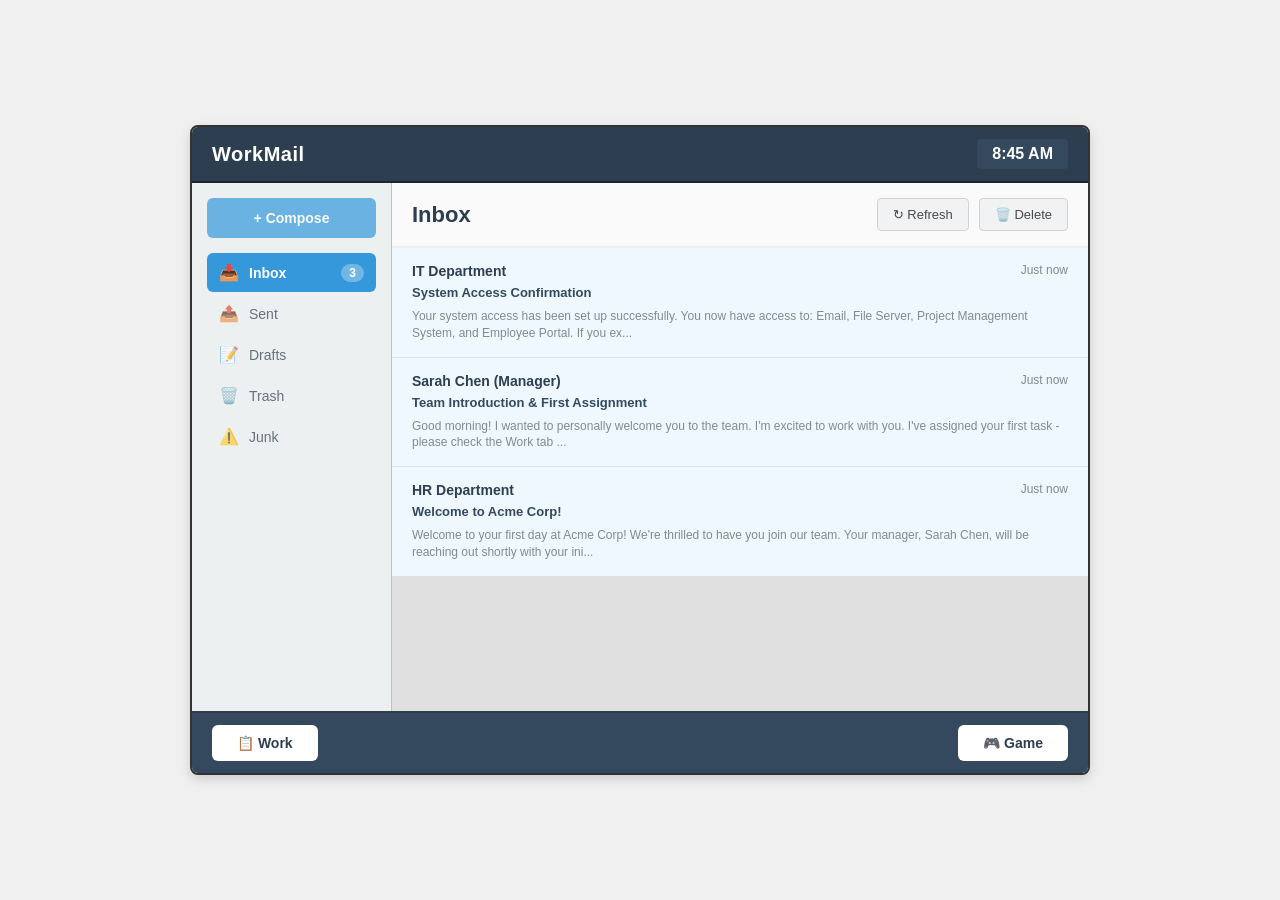
==== C4_Inbox/index.html @ 8ebc662d "Session 2 complete: Clock and Email systems working" ====
<!DOCTYPE html>
<html lang="en">
<head>
    <meta charset="UTF-8">
    <meta name="viewport" content="width=device-width, initial-scale=1.0">
    <title>Work Simulation Experiment</title>
    <link rel="stylesheet" href="style.css">
</head>
<body>
    <div id="main-container">
        <!-- Header with clock -->
        <div id="header">
            <div id="app-title">WorkMail</div>
            <div id="clock-container">9:00 AM</div>
        </div>

        <!-- Email Interface -->
        <div id="email-interface">
            <!-- Sidebar with folder navigation -->
            <div id="sidebar">
                <button class="compose-btn">+ Compose</button>
                
                <div class="folder-list">
                    <div class="folder-item active">
                        <span class="folder-icon">📥</span>
                        <span class="folder-name">Inbox</span>
                        <span class="folder-count">0</span>
                    </div>
                    <div class="folder-item">
                        <span class="folder-icon">📤</span>
                        <span class="folder-name">Sent</span>
                    </div>
                    <div class="folder-item">
                        <span class="folder-icon">📝</span>
                        <span class="folder-name">Drafts</span>
                    </div>
                    <div class="folder-item">
                        <span class="folder-icon">🗑️</span>
                        <span class="folder-name">Trash</span>
                    </div>
                    <div class="folder-item">
                        <span class="folder-icon">⚠️</span>
                        <span class="folder-name">Junk</span>
                    </div>
                </div>
            </div>

            <!-- Main email content area -->
            <div id="main-content">
                <!-- Email panel (inbox) -->
                <div id="inbox-content" class="content-panel">
                    <div class="content-header">
                        <h2>Inbox</h2>
                        <div class="email-actions">
                            <button class="action-btn">↻ Refresh</button>
                            <button class="action-btn">🗑️ Delete</button>
                        </div>
                    </div>
                    
                    <!-- Email list - will be populated by JavaScript -->
                    <div id="email-list">
                        <!-- Placeholder emails will be removed by JavaScript -->
                        <!-- But keeping them for now so you can see the layout -->
                    </div>
                </div>

                <!-- Work panel - created by panels.js -->
                <!-- Game panel - created by panels.js -->
            </div>
        </div>

        <!-- Bottom navigation buttons -->
        <div id="bottom-nav">
            <button id="work-btn" class="nav-button">📋 Work</button>
            <button id="game-btn" class="nav-button">🎮 Game</button>
        </div>
    </div>

    <!-- Overlay (for wellness, video, game, work tasks) -->
    <!-- Created by overlay.js -->

    <!-- Tutorial spotlight -->
    <!-- Created by tutorial.js -->

    <!-- Load all JavaScript files in correct order -->
    <!-- Config must be first -->
    <script src="js/config.js"></script>
    
    <!-- Core systems (order doesn't matter much here) -->
    <script src="js/clock.js"></script>
    <script src="js/emails.js"></script>
    <script src="js/overlay.js"></script>
    <script src="js/tutorial.js"></script>
    <script src="js/tasks.js"></script>
    <script src="js/panels.js"></script>
    <script src="js/tracking.js"></script>
    <script src="js/datapipe.js"></script>
    
    <!-- Main experiment controller must be last -->
    <script src="js/experiment.js"></script>
</body>
</html>
---- C4_Inbox/style.css ----
/* Reset and base styles */
* {
    margin: 0;
    padding: 0;
    box-sizing: border-box;
}

body {
    font-family: 'Segoe UI', Tahoma, Geneva, Verdana, sans-serif;
    background-color: #f0f0f0;
    display: flex;
    justify-content: center;
    align-items: center;
    min-height: 100vh;
    padding: 20px;
}

/* Main container */
#main-container {
    width: 900px;
    height: 650px;
    background-color: #ffffff;
    border: 2px solid #333;
    border-radius: 8px;
    box-shadow: 0 4px 12px rgba(0, 0, 0, 0.15);
    display: flex;
    flex-direction: column;
    overflow: hidden;
}

/* Header */
#header {
    background-color: #2c3e50;
    color: white;
    padding: 12px 20px;
    display: flex;
    justify-content: space-between;
    align-items: center;
    border-bottom: 2px solid #1a252f;
}

#app-title {
    font-size: 20px;
    font-weight: bold;
    letter-spacing: 0.5px;
}

#clock-container {
    font-size: 16px;
    font-weight: 600;
    background-color: #34495e;
    padding: 6px 15px;
    border-radius: 4px;
}

/* Email Interface Layout */
#email-interface {
    flex: 1;
    display: flex;
    overflow: hidden;
}

/* Sidebar */
#sidebar {
    width: 200px;
    background-color: #ecf0f1;
    border-right: 1px solid #bdc3c7;
    padding: 15px;
    display: flex;
    flex-direction: column;
    gap: 15px;
}

.compose-btn {
    background-color: #3498db;
    color: white;
    border: none;
    padding: 12px;
    border-radius: 6px;
    font-size: 14px;
    font-weight: 600;
    cursor: not-allowed;
    transition: background-color 0.2s;
    opacity: 0.7;
}

.folder-list {
    display: flex;
    flex-direction: column;
    gap: 2px;
}

.folder-item {
    display: flex;
    align-items: center;
    gap: 10px;
    padding: 10px 12px;
    border-radius: 6px;
    cursor: not-allowed;
    transition: background-color 0.2s;
    color: #2c3e50;
    font-size: 14px;
    opacity: 0.7;
}

.folder-item.active {
    background-color: #3498db;
    color: white;
    font-weight: 600;
    opacity: 1;
    cursor: pointer;
}

.folder-icon {
    font-size: 16px;
}

.folder-name {
    flex: 1;
}

.folder-count {
    background-color: rgba(255, 255, 255, 0.3);
    padding: 2px 8px;
    border-radius: 10px;
    font-size: 12px;
    font-weight: 600;
}

/* Main Content Area */
#main-content {
    flex: 1;
    display: flex;
    flex-direction: column;
    overflow: hidden;
}

.content-panel {
    flex: 1;
    display: flex;
    flex-direction: column;
    background-color: #ffffff;
    overflow: hidden;
}

.content-header {
    display: flex;
    justify-content: space-between;
    align-items: center;
    padding: 15px 20px;
    border-bottom: 2px solid #ecf0f1;
    background-color: #fafafa;
}

.content-header h2 {
    color: #2c3e50;
    font-size: 22px;
}

.email-actions {
    display: flex;
    gap: 10px;
}

.action-btn {
    background-color: #ecf0f1;
    border: 1px solid #bdc3c7;
    padding: 8px 15px;
    border-radius: 4px;
    font-size: 13px;
    cursor: not-allowed;
    transition: background-color 0.2s;
    opacity: 0.7;
}

/* Email List Styles */
#email-list {
    flex: 1;
    overflow-y: auto;
    display: flex;
    flex-direction: column;
    gap: 1px;
    background-color: #e0e0e0;
}

.email-item {
    background-color: #ffffff;
    padding: 15px 20px;
    cursor: pointer;
    transition: background-color 0.2s ease;
    position: relative;
    display: grid;
    grid-template-columns: 1fr auto;
    grid-template-rows: auto auto auto;
    gap: 4px;
}

.email-item:hover {
    background-color: #f8f9fa;
}

.email-item.unread {
    background-color: #f0f8ff;
}

.email-item.unread:hover {
    background-color: #e6f2ff;
}

.email-sender {
    grid-column: 1;
    grid-row: 1;
    font-weight: 600;
    color: #2c3e50;
    font-size: 14px;
}

.email-item.unread .email-sender {
    font-weight: 700;
}

.email-time {
    grid-column: 2;
    grid-row: 1;
    font-size: 12px;
    color: #7f8c8d;
    text-align: right;
    padding-left: 15px;
}

.email-subject {
    grid-column: 1 / -1;
    grid-row: 2;
    color: #34495e;
    font-size: 13px;
    margin-top: 2px;
}

.email-item.unread .email-subject {
    font-weight: 600;
}

.email-preview {
    grid-column: 1 / -1;
    grid-row: 3;
    color: #7f8c8d;
    font-size: 12px;
    line-height: 1.4;
    margin-top: 4px;
    overflow: hidden;
    text-overflow: ellipsis;
    display: -webkit-box;
    -webkit-line-clamp: 2;
    line-clamp: 2; /* Standard property for compatibility */
    -webkit-box-orient: vertical;
}

/* Bottom Navigation */
#bottom-nav {
    display: flex;
    justify-content: space-between;
    padding: 12px 20px;
    background-color: #34495e;
    border-top: 2px solid #2c3e50;
}

.nav-button {
    padding: 10px 25px;
    font-size: 14px;
    font-weight: 600;
    border: none;
    border-radius: 6px;
    cursor: pointer;
    transition: all 0.3s ease;
    background-color: #ffffff;
    color: #2c3e50;
}

.nav-button:hover {
    background-color: #3498db;
    color: white;
    transform: translateY(-2px);
    box-shadow: 0 4px 8px rgba(0, 0, 0, 0.2);
}

.nav-button:active {
    transform: translateY(0);
}

/* ============================================
   NEW STYLES FOR EXPERIMENT SYSTEMS
   ============================================ */

/* Hidden utility class */
.hidden {
    display: none !important;
}

/* ============================================
   OVERLAY SYSTEM
   ============================================ */

.overlay {
    position: fixed;
    top: 0;
    left: 0;
    width: 100%;
    height: 100%;
    z-index: 9999;
    display: flex;
    justify-content: center;
    align-items: center;
}

.overlay-background {
    position: absolute;
    top: 0;
    left: 0;
    width: 100%;
    height: 100%;
    background-color: rgba(0, 0, 0, 0.7);
}

.overlay-content {
    position: relative;
    background-color: white;
    border-radius: 8px;
    box-shadow: 0 8px 32px rgba(0, 0, 0, 0.3);
    max-width: 800px;
    max-height: 90vh;
    overflow-y: auto;
    padding: 30px;
    z-index: 10000;
}

.overlay-close {
    position: absolute;
    top: 15px;
    right: 15px;
    background: none;
    border: none;
    font-size: 32px;
    color: #95a5a6;
    cursor: pointer;
    line-height: 1;
    padding: 0;
    width: 40px;
    height: 40px;
    transition: color 0.2s;
}

.overlay-close:hover {
    color: #e74c3c;
}

#overlay-body {
    margin-top: 20px;
}

.overlay video {
    width: 100%;
    max-width: 800px;
    border-radius: 4px;
}

/* ============================================
   TUTORIAL SPOTLIGHT SYSTEM
   ============================================ */

.tutorial-spotlight {
    position: fixed;
    top: 0;
    left: 0;
    width: 100%;
    height: 100%;
    z-index: 8888;
    pointer-events: none;
}

.tutorial-overlay {
    position: absolute;
    top: 0;
    left: 0;
    width: 100%;
    height: 100%;
    background-color: rgba(0, 0, 0, 0.8);
    pointer-events: auto;
}

.tutorial-highlighted {
    position: relative;
    z-index: 8889;
    box-shadow: 0 0 0 9999px rgba(0, 0, 0, 0.8);
    pointer-events: auto;
}

.tutorial-message-container {
    position: fixed;
    bottom: 80px;
    left: 50%;
    transform: translateX(-50%);
    z-index: 8890;
    pointer-events: auto;
}

.tutorial-message {
    background-color: white;
    border-radius: 8px;
    padding: 25px 30px;
    box-shadow: 0 8px 24px rgba(0, 0, 0, 0.3);
    max-width: 600px;
    min-width: 400px;
}

#tutorial-text {
    font-size: 16px;
    line-height: 1.6;
    color: #2c3e50;
    margin-bottom: 20px;
}

.tutorial-btn {
    background-color: #3498db;
    color: white;
    border: none;
    padding: 12px 30px;
    border-radius: 6px;
    font-size: 15px;
    font-weight: 600;
    cursor: pointer;
    transition: background-color 0.2s;
    width: 100%;
}

.tutorial-btn:hover {
    background-color: #2980b9;
}

.tutorial-btn:disabled {
    background-color: #95a5a6;
    cursor: not-allowed;
}

/* ============================================
   WORK PANEL
   ============================================ */

.work-task-area {
    padding: 20px;
    background-color: #fafafa;
    min-height: 400px;
}

.work-stats {
    font-size: 14px;
    color: #7f8c8d;
}

.task-container {
    background-color: white;
    border-radius: 8px;
    padding: 25px;
    box-shadow: 0 2px 8px rgba(0, 0, 0, 0.1);
}

.task-header {
    display: flex;
    justify-content: space-between;
    align-items: center;
    margin-bottom: 20px;
    padding-bottom: 15px;
    border-bottom: 2px solid #ecf0f1;
}

.task-header h3 {
    font-size: 20px;
    color: #2c3e50;
    margin: 0;
}

.task-stats {
    font-size: 14px;
    color: #7f8c8d;
}

.task-body {
    margin-top: 20px;
}

.task-question {
    font-size: 18px;
    color: #34495e;
    margin-bottom: 25px;
    padding: 20px;
    background-color: #f8f9fa;
    border-radius: 6px;
    border-left: 4px solid #3498db;
}

.math-question {
    font-family: 'Courier New', monospace;
    font-size: 24px;
    font-weight: bold;
    text-align: center;
}

.task-answer {
    display: flex;
    gap: 15px;
    align-items: center;
}

#task-answer-input {
    flex: 1;
    padding: 12px 15px;
    font-size: 16px;
    border: 2px solid #bdc3c7;
    border-radius: 6px;
    transition: border-color 0.2s;
}

#task-answer-input:focus {
    outline: none;
    border-color: #3498db;
}

.task-submit-btn {
    background-color: #27ae60;
    color: white;
    border: none;
    padding: 12px 30px;
    border-radius: 6px;
    font-size: 15px;
    font-weight: 600;
    cursor: pointer;
    transition: background-color 0.2s;
    white-space: nowrap;
}

.task-submit-btn:hover {
    background-color: #229954;
}

.task-submit-btn:active {
    transform: translateY(1px);
}

.task-feedback {
    margin-top: 20px;
    padding: 15px;
    border-radius: 6px;
}

.feedback-correct {
    background-color: #d4edda;
    color: #155724;
    padding: 15px;
    border-radius: 6px;
    border-left: 4px solid #28a745;
    margin-bottom: 15px;
}

.feedback-incorrect {
    background-color: #f8d7da;
    color: #721c24;
    padding: 15px;
    border-radius: 6px;
    border-left: 4px solid #dc3545;
    margin-bottom: 15px;
}

/* ============================================
   GAME PANEL
   ============================================ */

.game-area {
    padding: 20px;
    background-color: #fafafa;
    min-height: 400px;
    display: flex;
    flex-direction: column;
    align-items: center;
    justify-content: center;
}

.game-container {
    text-align: center;
}

.game-container h3 {
    color: #2c3e50;
    margin-bottom: 10px;
}

.game-container p {
    color: #7f8c8d;
    margin-bottom: 20px;
}

#snake-canvas {
    border: 3px solid #34495e;
    border-radius: 4px;
    background-color: #ecf0f1;
    display: block;
    margin: 0 auto;
}

.game-score {
    margin-top: 15px;
    font-size: 18px;
    font-weight: 600;
    color: #2c3e50;
}

/* ============================================
   WELLNESS EXERCISE
   ============================================ */

.wellness-form {
    margin: 20px 0;
}

.wellness-prompt {
    margin-bottom: 20px;
}

.wellness-prompt label {
    display: block;
    font-weight: 600;
    color: #2c3e50;
    margin-bottom: 8px;
}

.wellness-prompt textarea {
    width: 100%;
    min-height: 100px;
    padding: 12px;
    border: 2px solid #bdc3c7;
    border-radius: 6px;
    font-family: 'Segoe UI', Tahoma, Geneva, Verdana, sans-serif;
    font-size: 14px;
    resize: vertical;
}

.wellness-prompt textarea:focus {
    outline: none;
    border-color: #3498db;
}

.submit-btn {
    background-color: #27ae60;
    color: white;
    border: none;
    padding: 14px 35px;
    border-radius: 6px;
    font-size: 16px;
    font-weight: 600;
    cursor: pointer;
    transition: background-color 0.2s;
    width: 100%;
    margin-top: 20px;
}

.submit-btn:hover {
    background-color: #229954;
}

.submit-btn:disabled {
    background-color: #95a5a6;
    cursor: not-allowed;
}

/* ============================================
   EMAIL READING PANE
   ============================================ */

.email-viewer {
    padding: 20px;
    background-color: white;
}

.email-viewer .placeholder {
    text-align: center;
    color: #95a5a6;
    font-style: italic;
    padding: 40px 20px;
}

.email-full-header {
    border-bottom: 2px solid #ecf0f1;
    padding-bottom: 15px;
    margin-bottom: 20px;
}

.email-full-from {
    font-size: 16px;
    font-weight: 600;
    color: #2c3e50;
    margin-bottom: 5px;
}

.email-full-subject {
    font-size: 18px;
    font-weight: 700;
    color: #34495e;
    margin-bottom: 10px;
}

.email-full-time {
    font-size: 13px;
    color: #7f8c8d;
}

.email-full-body {
    font-size: 14px;
    line-height: 1.6;
    color: #2c3e50;
    margin-bottom: 20px;
}

.email-reply-box {
    margin-top: 25px;
    padding-top: 20px;
    border-top: 2px solid #ecf0f1;
}

.email-reply-box h4 {
    color: #2c3e50;
    margin-bottom: 10px;
}

.email-reply-box textarea {
    width: 100%;
    min-height: 120px;
    padding: 12px;
    border: 2px solid #bdc3c7;
    border-radius: 6px;
    font-family: 'Segoe UI', Tahoma, Geneva, Verdana, sans-serif;
    font-size: 14px;
    resize: vertical;
    margin-bottom: 10px;
}

.email-reply-box textarea:focus {
    outline: none;
    border-color: #3498db;
}

.email-reply-btn {
    background-color: #3498db;
    color: white;
    border: none;
    padding: 10px 25px;
    border-radius: 6px;
    font-size: 14px;
    font-weight: 600;
    cursor: pointer;
    transition: background-color 0.2s;
}

.email-reply-btn:hover {
    background-color: #2980b9;
}

/* ============================================
   JIRA SYSTEM
   ============================================ */

.jira-container {
    padding: 20px;
}

.jira-container h3 {
    color: #2c3e50;
    margin-bottom: 20px;
    padding-bottom: 10px;
    border-bottom: 2px solid #ecf0f1;
}

.bug-list {
    margin-bottom: 20px;
}

.bug-item {
    display: flex;
    justify-content: space-between;
    align-items: center;
    padding: 15px;
    background-color: #f8f9fa;
    border-radius: 6px;
    margin-bottom: 10px;
}

.bug-user {
    font-weight: 600;
    color: #2c3e50;
}

.bug-count {
    font-size: 18px;
    font-weight: 700;
    color: #e74c3c;
}

.bug-actions {
    display: flex;
    gap: 10px;
    align-items: center;
}

.bug-reassign-input {
    width: 60px;
    padding: 6px;
    border: 2px solid #bdc3c7;
    border-radius: 4px;
    text-align: center;
}

.bug-reassign-btn {
    background-color: #3498db;
    color: white;
    border: none;
    padding: 6px 15px;
    border-radius: 4px;
    font-size: 13px;
    cursor: pointer;
}

.bug-reassign-btn:hover {
    background-color: #2980b9;
}

/* ============================================
   ANIMATIONS
   ============================================ */

@keyframes slideInFromTop {
    from {
        opacity: 0;
        transform: translateY(-20px);
    }
    to {
        opacity: 1;
        transform: translateY(0);
    }
}

.email-animate-in {
    animation: slideInFromTop 0.3s ease-out;
}

/* Email action button */
.email-action-btn {
    background-color: #3498db;
    color: white;
    border: none;
    padding: 12px 25px;
    border-radius: 6px;
    font-size: 14px;
    font-weight: 600;
    cursor: pointer;
    transition: background-color 0.2s;
    margin: 15px 0;
}

.email-action-btn:hover {
    background-color: #2980b9;
}

/* ============================================
   EMAIL VIEWER LAYOUT (REPLACES LIST)
   ============================================ */

#email-list {
    display: flex; /* Will be hidden when email is open */
}

.email-viewer {
    padding: 30px;
    background-color: white;
    overflow-y: auto;
    display: none; /* Hidden by default */
}

/* Email action button */
.email-action-btn {
    background-color: #3498db;
    color: white;
    border: none;
    padding: 12px 25px;
    border-radius: 6px;
    font-size: 14px;
    font-weight: 600;
    cursor: pointer;
    transition: background-color 0.2s;
    margin: 15px 0;
}

.email-action-btn:hover {
    background-color: #2980b9;
}
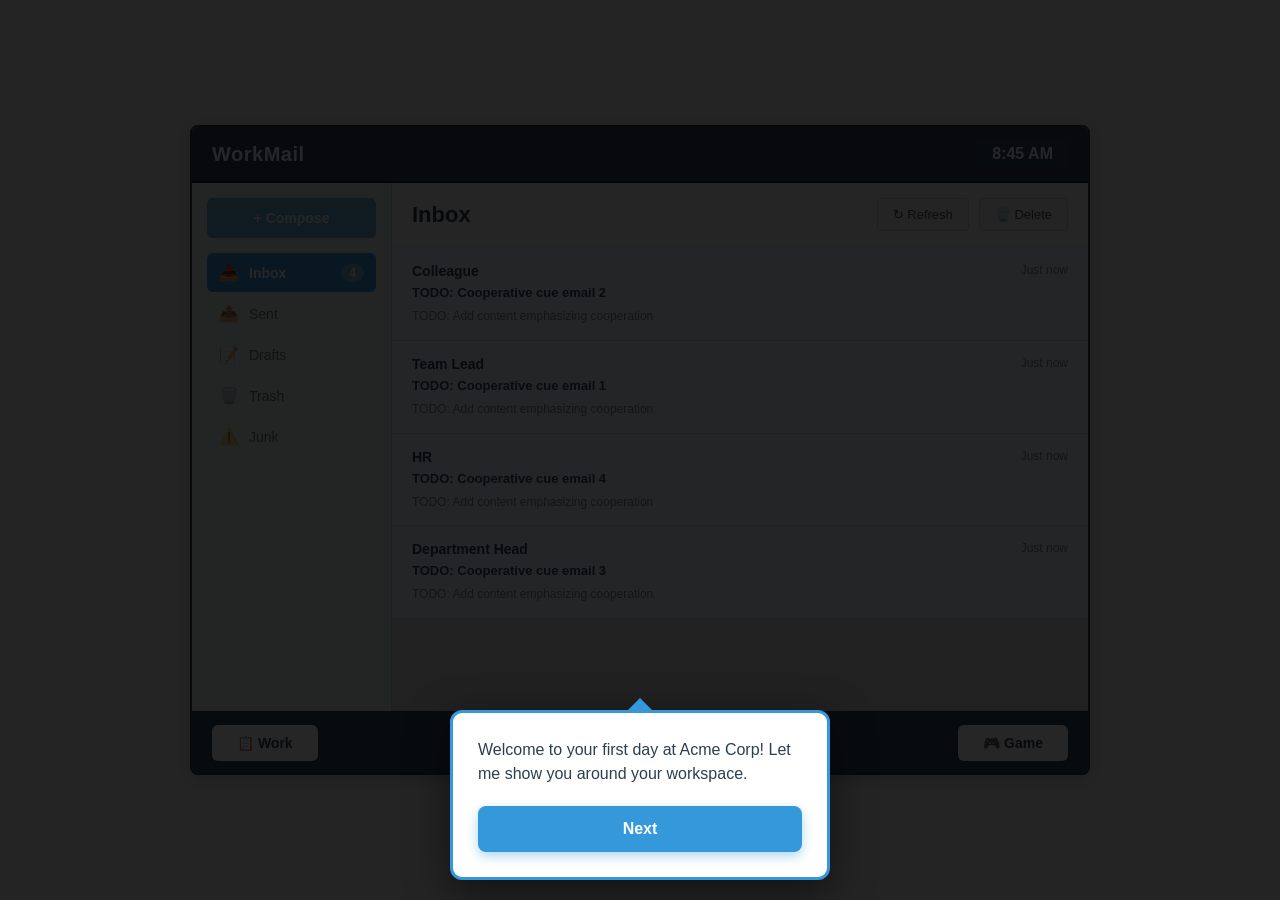
==== commit 39245988: "Fixed tracking system, task bugs, and tutorial issues" ====
--- a/C4_Inbox/index.html
+++ b/C4_Inbox/index.html
@@ -86,15 +86,18 @@
     <!-- Config must be first -->
     <script src="js/config.js"></script>
     
-    <!-- Core systems (order doesn't matter much here) -->
+<!-- Load all JavaScript files in correct order -->
+    <script src="js/config.js"></script>
+    <script src="js/pathfinding.js"></script> <!-- Make sure this is here -->
     <script src="js/clock.js"></script>
     <script src="js/emails.js"></script>
     <script src="js/overlay.js"></script>
     <script src="js/tutorial.js"></script>
+    <script src="js/panels.js"></script>
     <script src="js/tasks.js"></script>
-    <script src="js/panels.js"></script>
     <script src="js/tracking.js"></script>
     <script src="js/datapipe.js"></script>
+    <script src="js/experiment.js"></script>
     
     <!-- Main experiment controller must be last -->
     <script src="js/experiment.js"></script>
--- a/C4_Inbox/style.css
+++ b/C4_Inbox/style.css
@@ -326,7 +326,7 @@
     background-color: white;
     border-radius: 8px;
     box-shadow: 0 8px 32px rgba(0, 0, 0, 0.3);
-    max-width: 800px;
+    max-width: 900px;  /* Increase if needed */
     max-height: 90vh;
     overflow-y: auto;
     padding: 30px;
@@ -353,8 +353,22 @@
     color: #e74c3c;
 }
 
-#overlay-body {
-    margin-top: 20px;
+
+
+/* Fix for canvas rendering in overlay */
+#overlay-task-container {
+    width: 100%;
+    min-height: 500px;
+    overflow: visible !important;
+}
+
+#overlay-task-container canvas {
+    display: block !important;
+    visibility: visible !important;
+}
+
+.overlay-body {
+    overflow: visible !important;
 }
 
 .overlay video {
@@ -383,62 +397,144 @@
     left: 0;
     width: 100%;
     height: 100%;
-    background-color: rgba(0, 0, 0, 0.8);
-    pointer-events: auto;
+    background-color: rgba(0, 0, 0, 0.85);
+    pointer-events: auto; /* Changed - blocks clicks on grey areas */
+    cursor: not-allowed;
 }
 
 .tutorial-highlighted {
     position: relative;
     z-index: 8889;
-    box-shadow: 0 0 0 9999px rgba(0, 0, 0, 0.8);
+    box-shadow: 0 0 0 4px #3498db, 0 0 0 9999px rgba(0, 0, 0, 0.85);
     pointer-events: auto;
+    cursor: pointer;
+}
+
+/* Disable interaction until Next is clicked */
+.tutorial-highlighted.interaction-disabled {
+    pointer-events: none !important;
+    cursor: not-allowed !important;
 }
 
 .tutorial-message-container {
     position: fixed;
-    bottom: 80px;
+    z-index: 9999;
+    pointer-events: auto;
+    max-width: 90vw;
+}
+
+/* Alternative positions based on what's highlighted */
+.tutorial-message-container.bottom-right {
+    top: auto;
+    bottom: 20px;
+    right: 20px;
+    left: auto;
+}
+
+.tutorial-message-container.bottom-left {
+    top: auto;
+    bottom: 20px;
+    left: 20px;
+    right: auto;
+}
+
+.tutorial-message-container.top-left {
+    top: 20px;
+    left: 20px;
+    right: auto;
+}
+
+.tutorial-message-container.center-bottom {
+    top: auto;
+    bottom: 20px;
     left: 50%;
+    right: auto;
     transform: translateX(-50%);
-    z-index: 8890;
-    pointer-events: auto;
 }
 
 .tutorial-message {
-    background-color: white;
-    border-radius: 8px;
-    padding: 25px 30px;
-    box-shadow: 0 8px 24px rgba(0, 0, 0, 0.3);
-    max-width: 600px;
-    min-width: 400px;
+    background-color: #ffffff;
+    border: 3px solid #3498db;
+    border-radius: 12px;
+    padding: 25px;
+    box-shadow: 0 12px 40px rgba(0, 0, 0, 0.5);
+    width: 380px;
+    max-width: 90vw;
+    position: relative;
+    z-index: 10000; /* Added to ensure it's on top */
 }
 
 #tutorial-text {
     font-size: 16px;
-    line-height: 1.6;
+    line-height: 1.5;
     color: #2c3e50;
     margin-bottom: 20px;
+    font-weight: 500;
 }
 
 .tutorial-btn {
     background-color: #3498db;
     color: white;
     border: none;
-    padding: 12px 30px;
-    border-radius: 6px;
-    font-size: 15px;
-    font-weight: 600;
-    cursor: pointer;
-    transition: background-color 0.2s;
+    padding: 14px 35px;
+    border-radius: 8px;
+    font-size: 16px;
+    font-weight: 700;
+    cursor: pointer;
+    transition: all 0.2s;
     width: 100%;
+    box-shadow: 0 4px 12px rgba(52, 152, 219, 0.4);
 }
 
 .tutorial-btn:hover {
     background-color: #2980b9;
+    transform: translateY(-2px);
+    box-shadow: 0 6px 16px rgba(52, 152, 219, 0.5);
+}
+
+.tutorial-btn:active {
+    transform: translateY(0);
 }
 
 .tutorial-btn:disabled {
     background-color: #95a5a6;
     cursor: not-allowed;
+    transform: none;
+    box-shadow: none;
+}
+
+/* Animated arrow pointing to highlighted element */
+.tutorial-message::before {
+    content: '';
+    position: absolute;
+    width: 0;
+    height: 0;
+    border-style: solid;
+}
+
+/* Arrow pointing down (when message is at top) */
+.top-position .tutorial-message::before {
+    bottom: -15px;
+    left: 50%;
+    transform: translateX(-50%);
+    border-width: 15px 15px 0 15px;
+    border-color: #3498db transparent transparent transparent;
+}
+
+/* Arrow pointing up (when message is at bottom) */
+.tutorial-message::before {
+    top: -15px;
+    left: 50%;
+    transform: translateX(-50%);
+    border-width: 0 15px 15px 15px;
+    border-color: transparent transparent #3498db transparent;
+}
+
+.top-position .tutorial-message::before {
+    top: auto;
+    bottom: -15px;
+    border-width: 15px 15px 0 15px;
+    border-color: #3498db transparent transparent transparent;
 }
 
 /* ============================================
@@ -449,6 +545,8 @@
     padding: 20px;
     background-color: #fafafa;
     min-height: 400px;
+    max-height: 550px; /* Add max height */
+    overflow-y: auto; /* Add scroll */
 }
 
 .work-stats {
@@ -898,4 +996,265 @@
 
 .email-action-btn:hover {
     background-color: #2980b9;
+}
+
+/* Tutorial pulsing effect for unread emails */
+.tutorial-pulse {
+    animation: pulse-border 1.5s ease-in-out infinite;
+}
+
+@keyframes pulse-border {
+    0%, 100% {
+        box-shadow: 0 0 0 0 rgba(52, 152, 219, 0.7);
+    }
+    50% {
+        box-shadow: 0 0 0 6px rgba(52, 152, 219, 0);
+    }
+}
+
+/* Close game button */
+.close-game-btn {
+    position: absolute;
+    top: 10px;
+    right: 10px;
+    background-color: #e74c3c;
+    color: white;
+    border: none;
+    padding: 8px 15px;
+    border-radius: 4px;
+    font-size: 14px;
+    font-weight: 600;
+    cursor: pointer;
+    transition: background-color 0.2s;
+    z-index: 1000;
+}
+
+.close-game-btn:hover {
+    background-color: #c0392b;
+}
+
+.game-container {
+    position: relative;
+}
+
+/* ============================================
+   ROUTING TASK STYLES
+   ============================================ */
+
+.routing-task {
+    max-width: 900px;
+    margin: 0 auto;
+}
+
+.task-instructions {
+    background-color: #e8f5e9;
+    padding: 15px 20px;
+    border-radius: 6px;
+    border-left: 4px solid #27ae60;
+    margin-bottom: 20px;
+}
+
+.task-instructions p {
+    margin: 8px 0;
+    color: #2c3e50;
+}
+
+.task-instructions ul {
+    margin: 10px 0 10px 20px;
+    color: #34495e;
+}
+
+.task-instructions strong {
+    color: #27ae60;
+}
+
+.task-body {
+    display: flex;
+    gap: 30px;
+    align-items: flex-start;
+    max-height: 500px; /* Add max height */
+}
+
+/* Map Container */
+/* Map Container */
+.map-container {
+    flex: 0 0 350px; /* Reduced from 400px */
+}
+
+#routing-map {
+    border: 2px solid #34495e;
+    border-radius: 8px;
+    display: block;
+    background-color: #fff;
+    box-shadow: 0 4px 12px rgba(0, 0, 0, 0.1);
+    width: 350px; /* Add explicit width */
+    height: 350px; /* Add explicit height */
+}
+
+.map-legend {
+    margin-top: 15px;
+    padding: 15px;
+    background-color: #f8f9fa;
+    border-radius: 6px;
+    font-size: 13px;
+}
+
+.map-legend > div {
+    display: flex;
+    align-items: center;
+    margin-bottom: 8px;
+}
+
+.map-legend > div:last-child {
+    margin-bottom: 0;
+}
+
+.legend-color {
+    display: inline-block;
+    width: 20px;
+    height: 20px;
+    border-radius: 50%;
+    margin-right: 10px;
+    border: 2px solid #fff;
+    box-shadow: 0 2px 4px rgba(0, 0, 0, 0.2);
+}
+
+/* Route Controls */
+.route-controls {
+    flex: 1;
+}
+
+.route-controls h4 {
+    color: #2c3e50;
+    margin-bottom: 10px;
+}
+
+.route-info {
+    color: #7f8c8d;
+    font-size: 14px;
+    margin-bottom: 15px;
+}
+
+.route-dropdowns {
+    margin-bottom: 20px;
+}
+
+.route-stop {
+    display: flex;
+    align-items: center;
+    margin-bottom: 12px;
+    gap: 15px;
+}
+
+.route-stop label {
+    min-width: 80px;
+    font-weight: 600;
+    color: #34495e;
+    font-size: 14px;
+}
+
+.route-dropdown {
+    flex: 1;
+    padding: 10px 12px;
+    border: 2px solid #bdc3c7;
+    border-radius: 6px;
+    font-size: 14px;
+    background-color: #fff;
+    cursor: pointer;
+    transition: all 0.2s;
+}
+
+.route-dropdown:focus {
+    outline: none;
+    border-color: #3498db;
+    box-shadow: 0 0 0 3px rgba(52, 152, 219, 0.1);
+}
+
+.route-dropdown:disabled {
+    background-color: #ecf0f1;
+    cursor: not-allowed;
+    opacity: 0.6;
+}
+
+.route-dropdown option:disabled {
+    color: #95a5a6;
+}
+
+/* Route Summary */
+.route-summary {
+    background-color: #f8f9fa;
+    padding: 20px;
+    border-radius: 8px;
+    margin-bottom: 20px;
+    border: 2px solid #ecf0f1;
+}
+
+.route-path {
+    font-size: 14px;
+    color: #34495e;
+    margin-bottom: 12px;
+    line-height: 1.6;
+    font-family: 'Courier New', monospace;
+    word-break: break-word;
+}
+
+.route-estimate {
+    font-size: 16px;
+    color: #2c3e50;
+}
+
+.route-estimate strong {
+    color: #27ae60;
+}
+
+#route-distance {
+    font-size: 20px;
+    font-weight: 700;
+    color: #27ae60;
+}
+
+/* Submit Button */
+.task-submit-btn {
+    width: 100%;
+}
+
+/* Responsive adjustments */
+@media (max-width: 768px) {
+    .task-body {
+        flex-direction: column;
+    }
+    
+    .map-container {
+        flex: 1;
+        width: 100%;
+    }
+    
+    #routing-map {
+        width: 100%;
+        height: auto;
+    }
+    
+    .route-stop {
+        flex-direction: column;
+        align-items: flex-start;
+    }
+    
+    .route-stop label {
+        margin-bottom: 5px;
+    }
+}
+
+/* Help task counter in overlay */
+.help-stats {
+    background-color: #e8f5e9;
+    padding: 12px 20px;
+    border-radius: 6px;
+    margin-bottom: 20px;
+    border-left: 4px solid #27ae60;
+}
+
+.help-stats span {
+    font-size: 15px;
+    font-weight: 600;
+    color: #27ae60;
 }
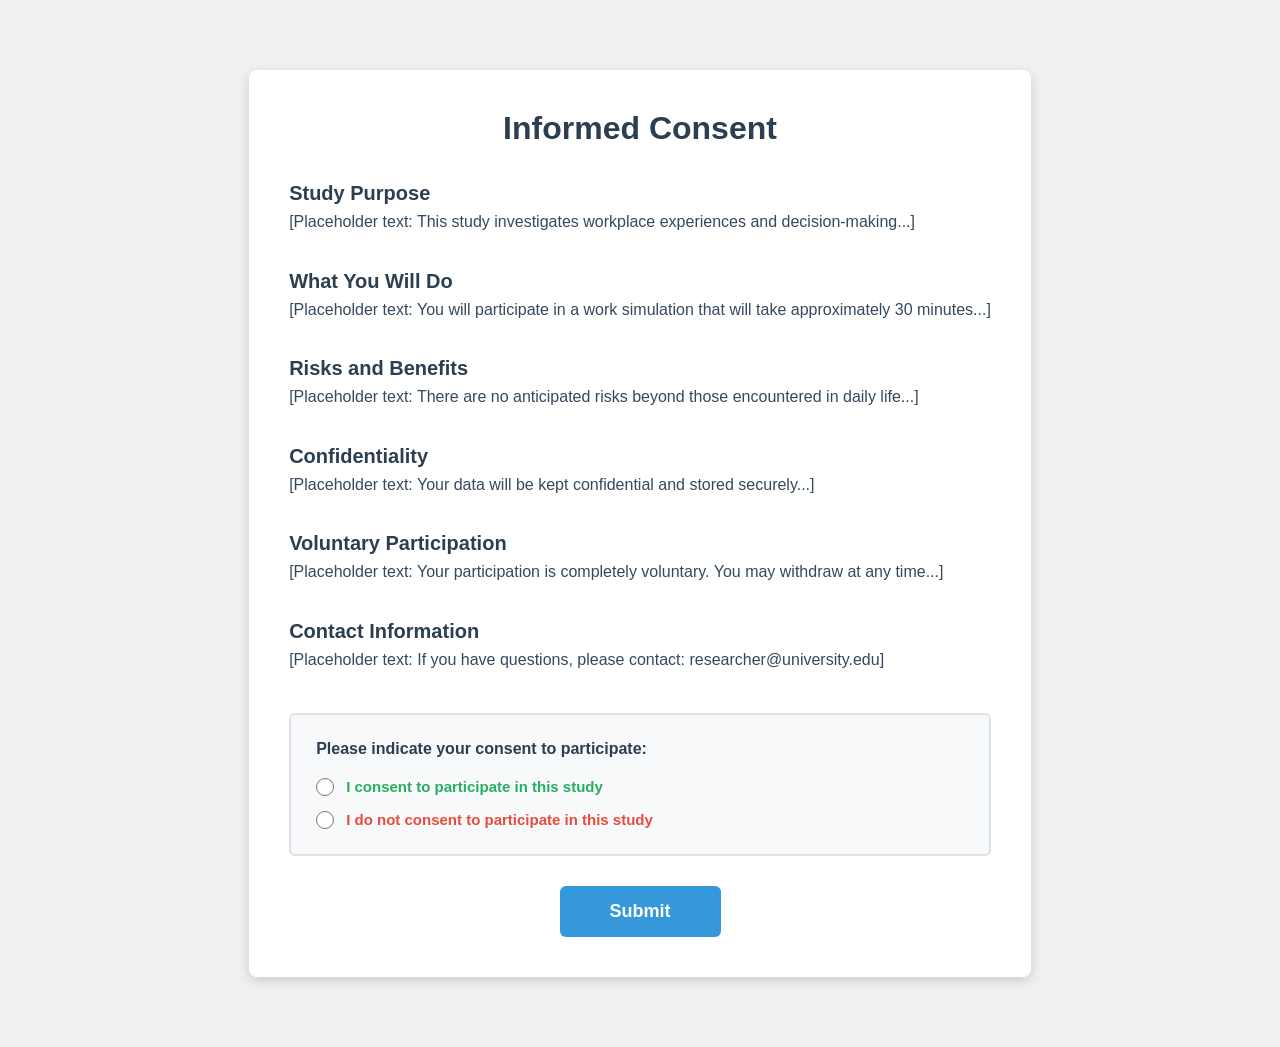
==== commit 41bede86: "added consent form, exit survey, and datapipe integration?" ====
--- a/C4_Inbox/index.html
+++ b/C4_Inbox/index.html
@@ -97,9 +97,10 @@
     <script src="js/tasks.js"></script>
     <script src="js/tracking.js"></script>
     <script src="js/datapipe.js"></script>
-    <script src="js/experiment.js"></script>
+    <script src="js/survey.js"></script>
     
     <!-- Main experiment controller must be last -->
+     <script src="js/consent.js"></script>
     <script src="js/experiment.js"></script>
 </body>
 </html>
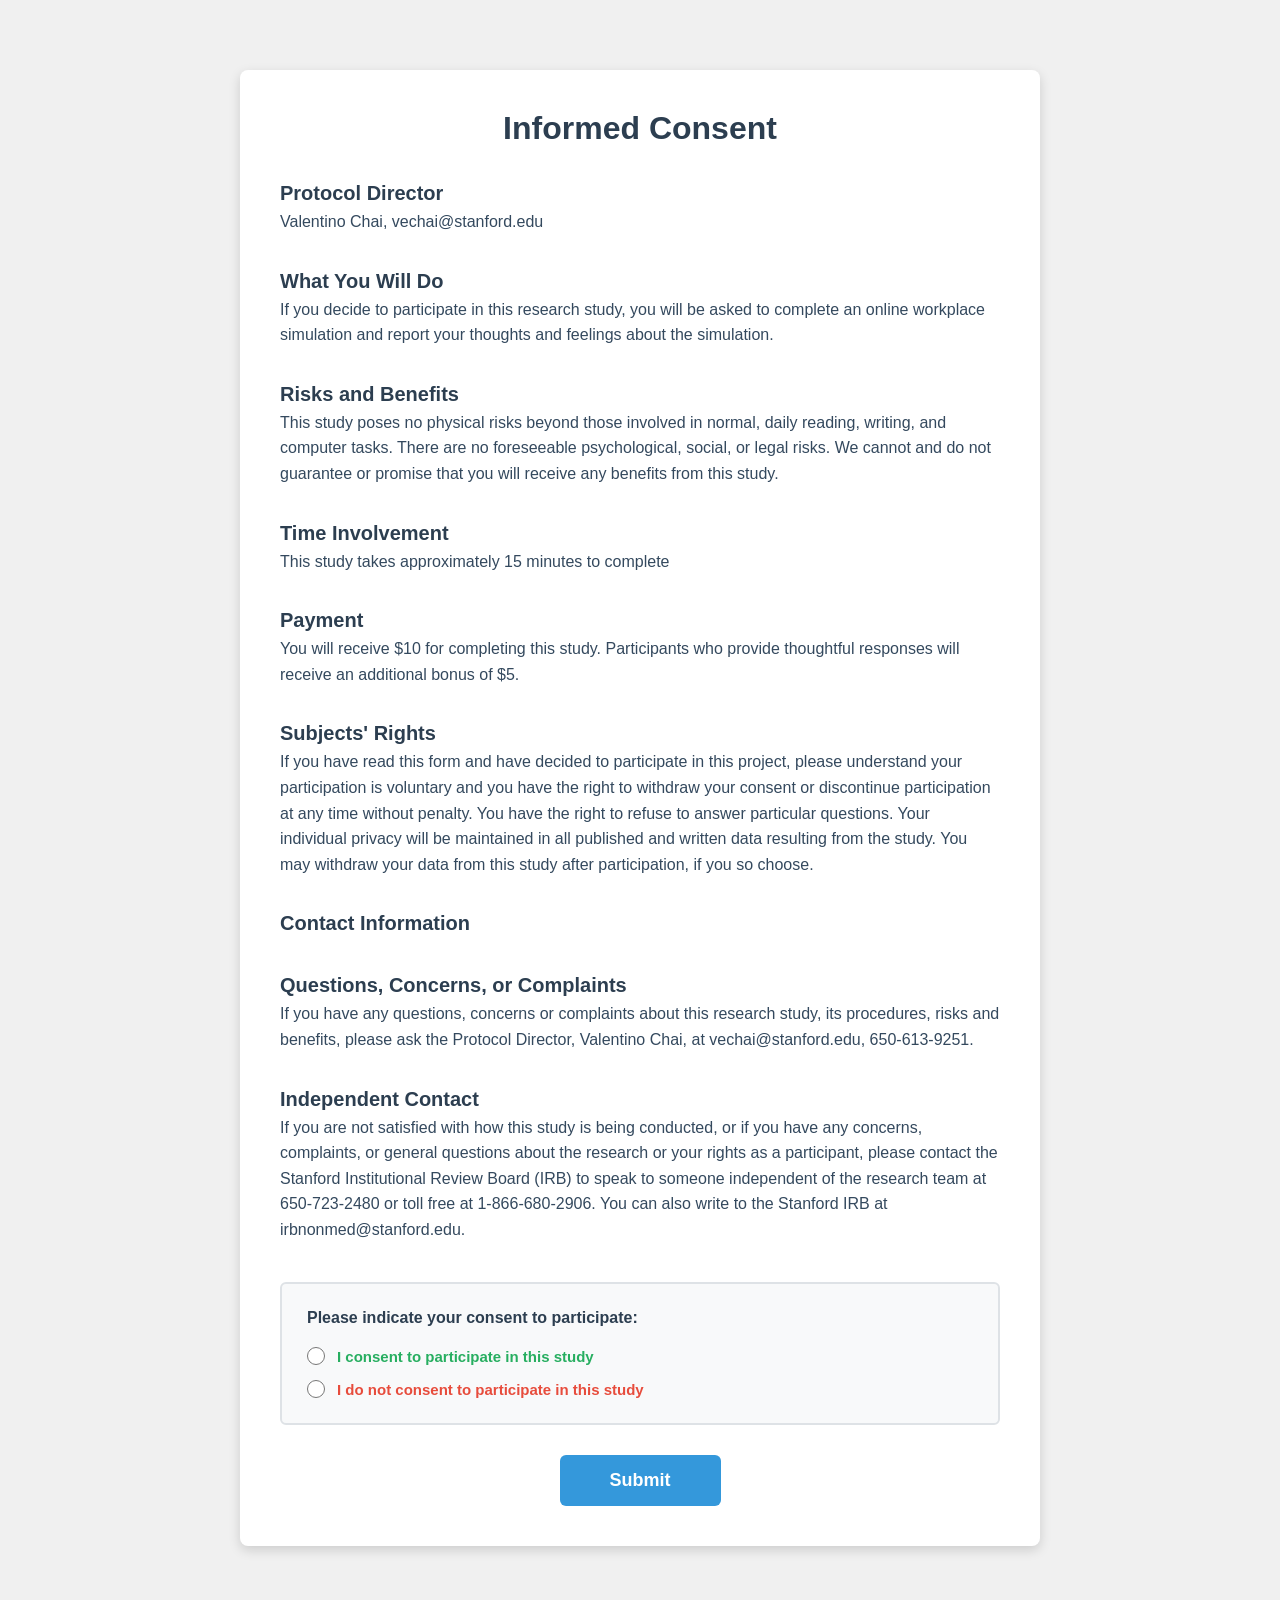
==== commit 4b82993a: "updated PM, consent, and prolific integration" ====
--- a/C4_Inbox/index.html
+++ b/C4_Inbox/index.html
@@ -3,7 +3,7 @@
 <head>
     <meta charset="UTF-8">
     <meta name="viewport" content="width=device-width, initial-scale=1.0">
-    <title>Work Simulation Experiment</title>
+    <title>Work Simulation</title>
     <link rel="stylesheet" href="style.css">
 </head>
 <body>
@@ -87,9 +87,9 @@
     <script src="js/config.js"></script>
     
 <!-- Load all JavaScript files in correct order -->
-    <script src="js/config.js"></script>
     <script src="js/pathfinding.js"></script> <!-- Make sure this is here -->
     <script src="js/clock.js"></script>
+    <script src="js/email-pagination.js"></script>
     <script src="js/emails.js"></script>
     <script src="js/overlay.js"></script>
     <script src="js/tutorial.js"></script>
@@ -101,6 +101,18 @@
     
     <!-- Main experiment controller must be last -->
      <script src="js/consent.js"></script>
+     <script src="js/intro-pages.js"></script>
     <script src="js/experiment.js"></script>
+    <script>
+    // Warn before closing/refreshing during experiment
+    window.addEventListener('beforeunload', (e) => {
+        // Only show warning if experiment has started
+        if (window.experiment && window.experiment.state && window.experiment.state.phase !== 'CONSENT') {
+            e.preventDefault();
+            e.returnValue = '';
+            return '';
+        }
+    });
+</script>
 </body>
 </html>
--- a/C4_Inbox/style.css
+++ b/C4_Inbox/style.css
@@ -58,6 +58,7 @@
     flex: 1;
     display: flex;
     overflow: hidden;
+    min-height: 0; /* ADD THIS */
 }
 
 /* Sidebar */
@@ -127,20 +128,24 @@
     font-weight: 600;
 }
 
-/* Main Content Area */
+/* Force main content to respect boundaries */
 #main-content {
     flex: 1;
     display: flex;
     flex-direction: column;
     overflow: hidden;
-}
-
+    min-height: 0; /* ADD THIS */
+}
+
+/* Force content panel */
 .content-panel {
     flex: 1;
     display: flex;
     flex-direction: column;
     background-color: #ffffff;
     overflow: hidden;
+    min-height: 0;
+    max-height: 100%; /* ADD THIS */
 }
 
 .content-header {
@@ -173,10 +178,9 @@
     opacity: 0.7;
 }
 
-/* Email List Styles */
 #email-list {
     flex: 1;
-    overflow-y: auto;
+    overflow: hidden; /* CHANGE from overflow-y: auto */
     display: flex;
     flex-direction: column;
     gap: 1px;
@@ -185,22 +189,21 @@
 
 .email-item {
     background-color: #ffffff;
-    padding: 15px 20px;
+    padding: 8px 15px; /* Reduced padding */
     cursor: pointer;
     transition: background-color 0.2s ease;
     position: relative;
-    display: grid;
-    grid-template-columns: 1fr auto;
-    grid-template-rows: auto auto auto;
-    gap: 4px;
+    display: flex; /* CHANGE from grid to flex */
+    align-items: center; /* Vertically center content */
+    gap: 15px; /* Space between elements */
 }
 
 .email-item:hover {
     background-color: #f8f9fa;
 }
 
-.email-item.unread {
-    background-color: #f0f8ff;
+.email-item.unread .email-sender {
+    font-weight: 700;
 }
 
 .email-item.unread:hover {
@@ -208,11 +211,11 @@
 }
 
 .email-sender {
-    grid-column: 1;
-    grid-row: 1;
-    font-weight: 600;
-    color: #2c3e50;
-    font-size: 14px;
+    font-weight: 600;
+    color: #2c3e50;
+    font-size: 13px;
+    min-width: 150px; /* Fixed width for sender */
+    flex-shrink: 0; /* Don't let it shrink */
 }
 
 .email-item.unread .email-sender {
@@ -220,39 +223,29 @@
 }
 
 .email-time {
-    grid-column: 2;
-    grid-row: 1;
-    font-size: 12px;
+    font-size: 11px;
     color: #7f8c8d;
     text-align: right;
-    padding-left: 15px;
+    min-width: 70px; /* Fixed width for time */
+    flex-shrink: 0;
 }
 
 .email-subject {
-    grid-column: 1 / -1;
-    grid-row: 2;
+    flex: 1; /* Take remaining space */
     color: #34495e;
-    font-size: 13px;
-    margin-top: 2px;
-}
-
-.email-item.unread .email-subject {
-    font-weight: 600;
-}
-
-.email-preview {
-    grid-column: 1 / -1;
-    grid-row: 3;
-    color: #7f8c8d;
     font-size: 12px;
-    line-height: 1.4;
-    margin-top: 4px;
     overflow: hidden;
     text-overflow: ellipsis;
-    display: -webkit-box;
-    -webkit-line-clamp: 2;
-    line-clamp: 2; /* Standard property for compatibility */
-    -webkit-box-orient: vertical;
+    white-space: nowrap; /* Single line */
+}
+
+.email-item.unread .email-subject {
+    font-weight: 600;
+}
+
+/* Remove preview completely */
+.email-preview {
+    display: none;
 }
 
 /* Bottom Navigation */
@@ -391,6 +384,7 @@
     pointer-events: none;
 }
 
+/* Tutorial overlay - blocks all clicks */
 .tutorial-overlay {
     position: absolute;
     top: 0;
@@ -398,7 +392,7 @@
     width: 100%;
     height: 100%;
     background-color: rgba(0, 0, 0, 0.85);
-    pointer-events: auto; /* Changed - blocks clicks on grey areas */
+    pointer-events: auto; /* BLOCKS clicks on darkened areas */
     cursor: not-allowed;
 }
 
@@ -406,8 +400,23 @@
     position: relative;
     z-index: 8889;
     box-shadow: 0 0 0 4px #3498db, 0 0 0 9999px rgba(0, 0, 0, 0.85);
-    pointer-events: auto;
-    cursor: pointer;
+    pointer-events: auto !important; /* ALLOWS clicks on highlighted elements */
+    cursor: default;
+}
+
+/* Ensure ALL children of highlighted elements are clickable */
+.tutorial-highlighted * {
+    pointer-events: auto !important;
+}
+
+/* Specific fix for email items - only highlighted ones are clickable */
+.email-item {
+    pointer-events: auto; /* Default clickable */
+}
+
+body.tutorial-active .email-item:not(.tutorial-highlighted) {
+    pointer-events: none !important; /* Block non-highlighted emails during tutorial */
+    cursor: not-allowed !important;
 }
 
 /* Disable interaction until Next is clicked */
@@ -671,6 +680,16 @@
    GAME PANEL
    ============================================ */
 
+/* Allow game interaction during tutorial */
+#game-area.tutorial-highlighted,
+#game-area.tutorial-highlighted * {
+    pointer-events: auto !important;
+}
+
+#snake-canvas {
+    pointer-events: auto !important;
+}
+
 .game-area {
     padding: 20px;
     background-color: #fafafa;
@@ -687,12 +706,19 @@
 
 .game-container h3 {
     color: #2c3e50;
-    margin-bottom: 10px;
+    margin-bottom: 3px;      /* REDUCED from 5px */
+    font-size: 18px;
 }
 
 .game-container p {
     color: #7f8c8d;
-    margin-bottom: 20px;
+    margin-bottom: 8px;     /* REDUCED from 10px */
+    font-size: 13px;
+}
+
+/* Also reduce margin on the instruction box */
+.game-container div[style*="background-color: #e8f5e9"] {
+    margin-bottom: 10px !important;  /* Override inline style if needed */
 }
 
 #snake-canvas {
@@ -701,11 +727,14 @@
     background-color: #ecf0f1;
     display: block;
     margin: 0 auto;
+    width: 300px;
+    height: 300px;
+    margin-bottom: 8px;  /* ADD - reduce space below canvas */
 }
 
 .game-score {
-    margin-top: 15px;
-    font-size: 18px;
+    margin-top: 5px;        /* REDUCED from 10px */
+    font-size: 16px;
     font-weight: 600;
     color: #2c3e50;
 }
@@ -804,16 +833,14 @@
     margin-bottom: 10px;
 }
 
-.email-full-time {
-    font-size: 13px;
-    color: #7f8c8d;
-}
 
 .email-full-body {
     font-size: 14px;
     line-height: 1.6;
     color: #2c3e50;
-    margin-bottom: 20px;
+    margin-bottom: 15px;
+    max-height: 350px; /* ADD - limit height */
+    overflow-y: auto; /* ADD - make scrollable */
 }
 
 .email-reply-box {
@@ -829,12 +856,14 @@
 
 .email-reply-box textarea {
     width: 100%;
-    min-height: 120px;
-    padding: 12px;
+    min-height: 50px; /* About 2 lines of text */
+    max-height: 150px; /* Allow expansion but not too much */
+    padding: 8px 12px; /* Slightly reduced padding */
     border: 2px solid #bdc3c7;
     border-radius: 6px;
     font-family: 'Segoe UI', Tahoma, Geneva, Verdana, sans-serif;
     font-size: 14px;
+    line-height: 1.4;
     resize: vertical;
     margin-bottom: 10px;
 }
@@ -974,10 +1003,10 @@
 }
 
 .email-viewer {
-    padding: 30px;
+    padding: 10px 30px 30px 30px; /* Just 10px at the top */
     background-color: white;
     overflow-y: auto;
-    display: none; /* Hidden by default */
+    display: none;
 }
 
 /* Email action button */
@@ -1015,8 +1044,8 @@
 /* Close game button */
 .close-game-btn {
     position: absolute;
-    top: 10px;
-    right: 10px;
+    top: 0px;       /* Right at the corner */
+    right: 0px;     /* Right at the corner */
     background-color: #e74c3c;
     color: white;
     border: none;
@@ -1257,4 +1286,139 @@
     font-size: 15px;
     font-weight: 600;
     color: #27ae60;
+}
+
+/* Pagination controls */
+.pagination-controls {
+    display: flex;
+    justify-content: center;
+    align-items: center;
+    gap: 15px;
+    padding: 10px;
+    background-color: #ecf0f1;
+    border-top: 1px solid #bdc3c7;
+}
+
+.page-btn {
+    background-color: #3498db;
+    color: white;
+    border: none;
+    padding: 8px 16px;
+    border-radius: 4px;
+    font-size: 14px;
+    font-weight: 600;
+    cursor: pointer;
+    transition: background-color 0.2s;
+}
+
+.page-btn:hover:not(:disabled) {
+    background-color: #2980b9;
+}
+
+.page-btn:disabled {
+    background-color: #95a5a6;
+    cursor: not-allowed;
+    opacity: 0.5;
+}
+
+.page-info {
+    font-size: 14px;
+    color: #2c3e50;
+    font-weight: 600;
+}
+
+/* Wellness scale items */
+.wellness-scale-item {
+    margin-bottom: 25px;
+    padding-bottom: 20px;
+    border-bottom: 1px solid #ecf0f1;
+}
+
+.wellness-scale-item:last-child {
+    border-bottom: none;
+}
+
+.likert-scale {
+    display: flex;
+    align-items: center;
+    gap: 10px;
+}
+
+.likert-label-start,
+.likert-label-end {
+    font-size: 12px;
+    color: #7f8c8d;
+    min-width: 100px;
+}
+
+.likert-label-start {
+    text-align: right;
+}
+
+.likert-options {
+    display: flex;
+    gap: 8px;
+    flex: 1;
+    justify-content: center;
+}
+
+.likert-option {
+    display: flex;
+    flex-direction: column;
+    align-items: center;
+    cursor: pointer;
+}
+
+.likert-option input[type="radio"] {
+    margin-bottom: 4px;
+    cursor: pointer;
+}
+
+.likert-option span {
+    font-size: 12px;
+    font-weight: 600;
+    color: #34495e;
+}
+
+/* Fullscreen tutorial message */
+.tutorial-message-container.fullscreen {
+    position: fixed;
+    top: 50%;
+    left: 50%;
+    transform: translate(-50%, -50%);
+    max-width: 600px;
+    width: 90%;
+}
+
+.tutorial-message-container.fullscreen .tutorial-message {
+    padding: 40px;
+    font-size: 18px;
+}
+
+.tutorial-message-container.fullscreen #tutorial-text {
+    font-size: 18px;
+    line-height: 1.8;
+}
+
+.email-action-btn.disabled-btn,
+.email-action-btn:disabled {
+    background-color: #95a5a6;
+    cursor: not-allowed;
+    opacity: 0.6;
+}
+
+.email-action-btn:disabled:hover {
+    background-color: #95a5a6;
+}
+
+
+@keyframes fadeOut {
+    0% {
+        opacity: 1;
+        transform: translate(-50%, -50%) scale(1);
+    }
+    100% {
+        opacity: 0;
+        transform: translate(-50%, -50%) scale(1.2);
+    }
 }
